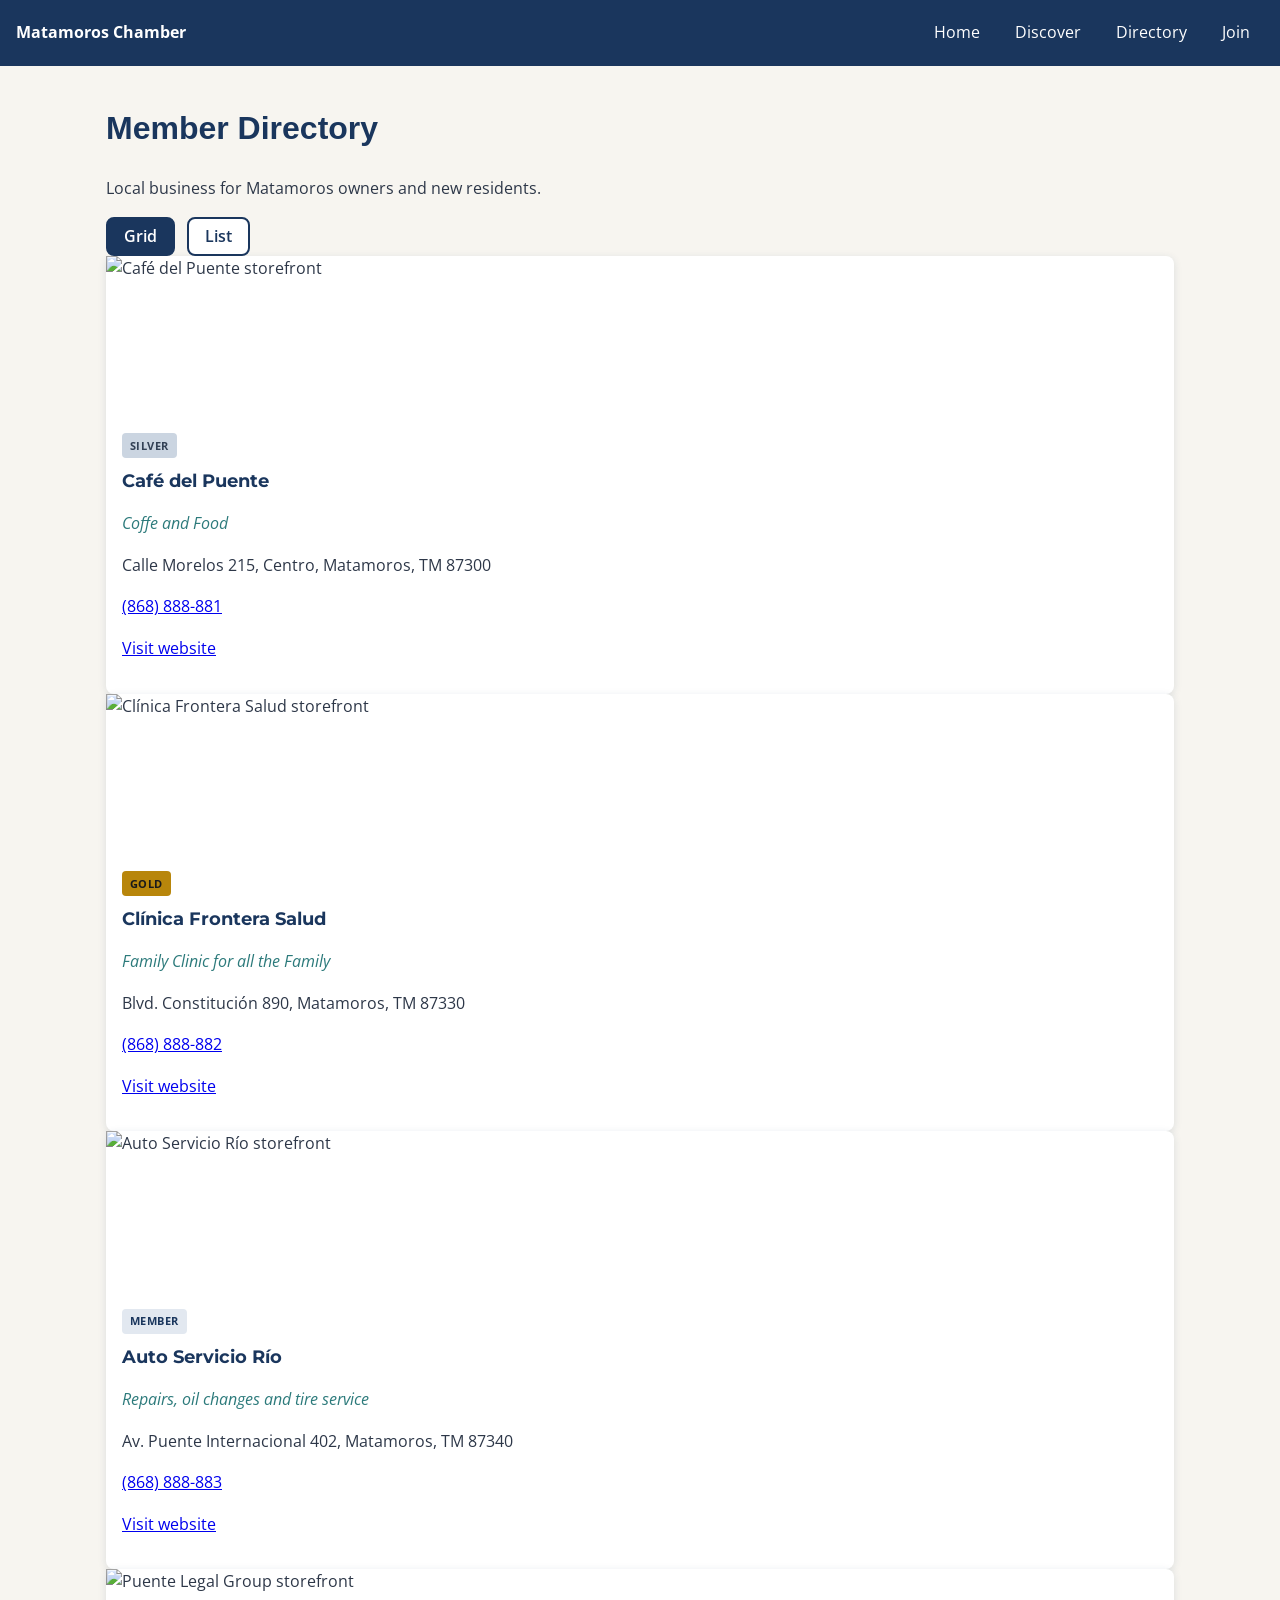
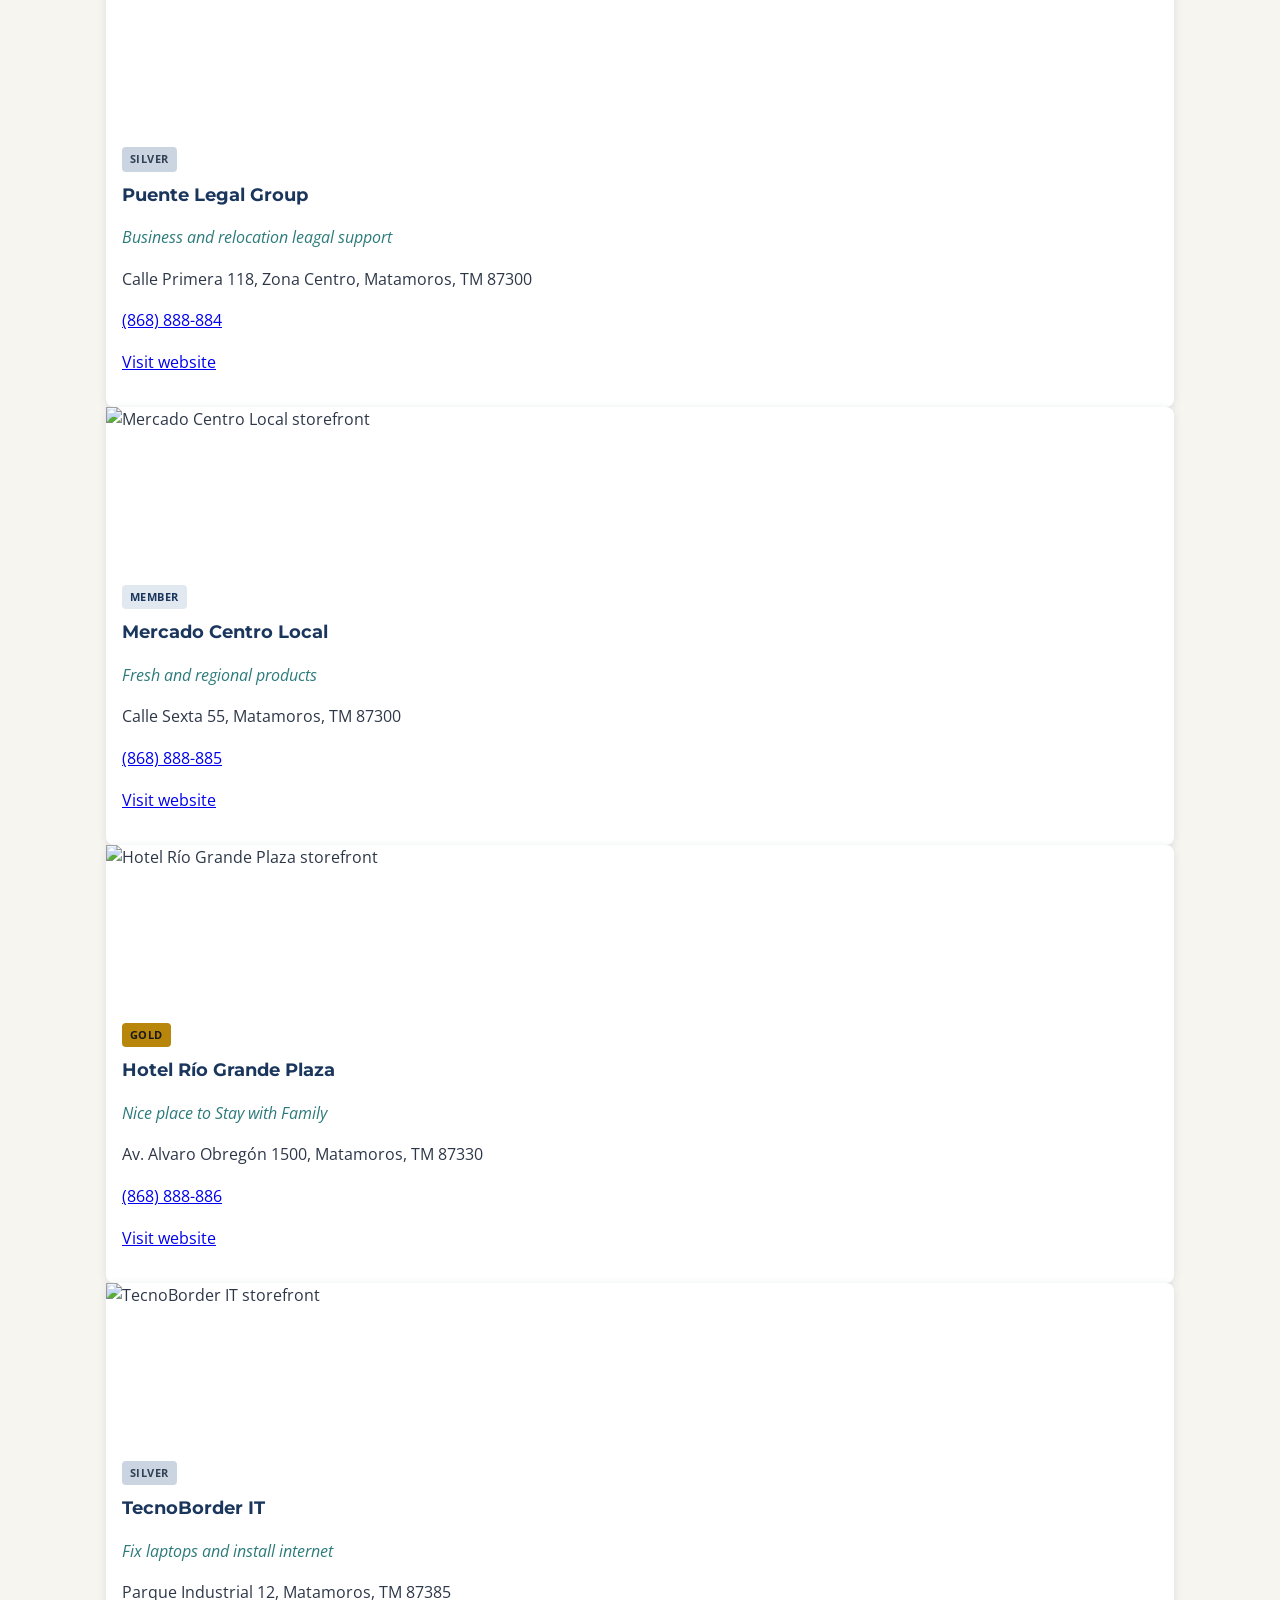
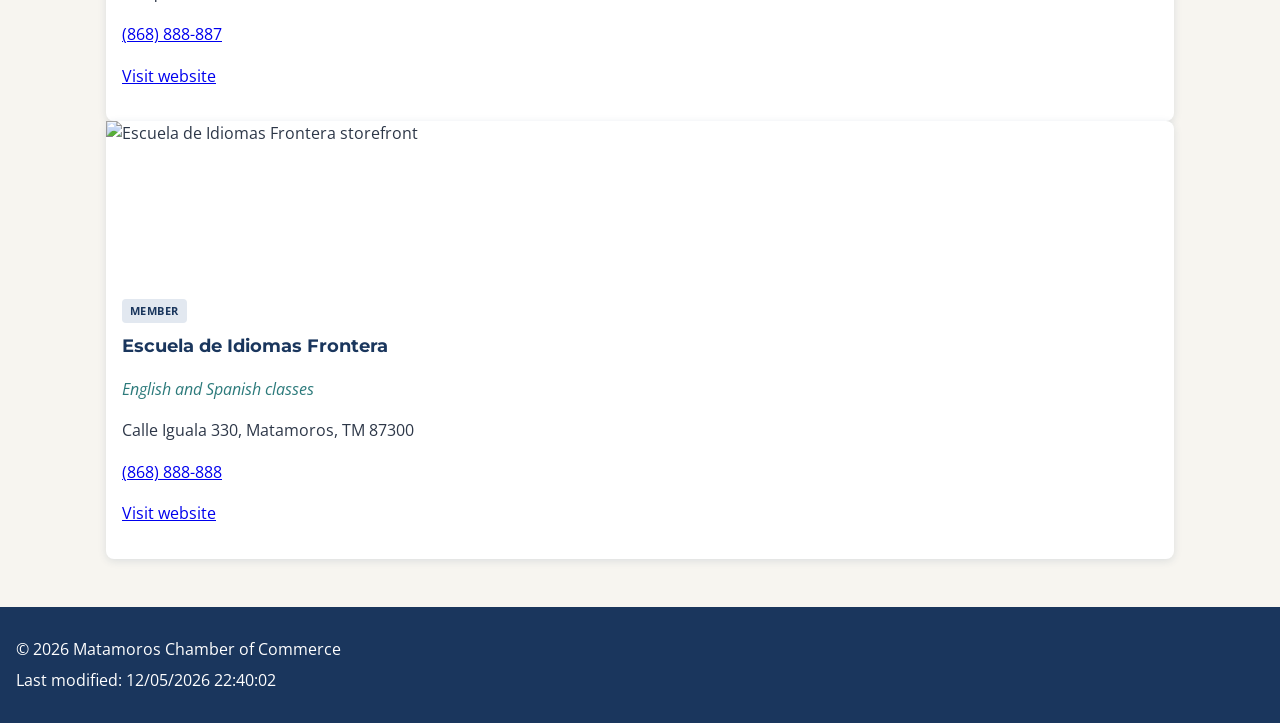
==== chamber/directory.html @ f1e1d54c "ALL BASIC" ====
<!DOCTYPE html>
<html lang="en">

<head>
    <meta charset="UTF-8">
    <meta name="viewport" content="width=device-width, initial-scale=1.0">
    <title>Directory | Matamoros Chamber</title>
    <meta name="description" content="Member business for Matamoros Chamber of Commerce">
    <meta property="og:title" content="Matamoros Chamber Directory">
    <meta property="og:description" content="Browse local chamber member business in Matamoros">
    <meta property="og:image" content="https://raagnaa.github.io/wdd231/chamber/images/og-directory.svg">
    <meta property="og:url" content="https://raagnaa.github.io/wdd231/chamber/directory.html">

    <link rel="stylesheet" href="styles/normalsize.css">
    <link rel="stylesheet" href="styles/small.css">
    <link rel="stylesheet" href="styles/larger.css">
    <link href="https://fonts.googleapis.com/css2?family=Montserrat:wght@600;700&family=Open+Sans&display=swap" rel="stylesheet">

    <script src="scripts/directory.js" defer></script>

</head>

<body>
    <header>
        <div class="header-inner">
            <a class="logo" href="index.html">Matamoros Chamber</a>

            <button class="menu-toggle" type="button" aria-expanded="false" aria-controls="main-nav">Menu</button>

            <nav id="main-nav">
                <ul>
                    <li><a href="index.html">Home</a></li>
                    <li><a href="discover.html">Discover</a></li>
                    <li><a href="directory.html" aria-current="page">Directory</a></li>
                    <li><a href="join.html">Join</a></li>
                </ul>
            </nav>
        </div>
    </header>
    <main>
        <h1>Member Directory</h1>
        <p>Local business for Matamoros owners and new residents.</p>

        <button type="button" id="grid-btn" class="active">Grid</button>
        <button type="button" id="list-btn">List</button>

        <section id="directory" class="grid" aria-label="Chamber member listings">
        </section>
    </main>

    <footer>
        <p>&copy; <span id="year"></span> Matamoros Chamber of Commerce</p>
        <p>Last modified: <span id="last-modified"></span></p>
    </footer>

</body>

</html>
---- chamber/styles/normalsize.css ----
/*! normalize.css v8.0.1 | MIT License | github.com/necolas/normalize.css */

/* Document
   ========================================================================== */

/**
 * 1. Correct the line height in all browsers.
 * 2. Prevent adjustments of font size after orientation changes in iOS.
 */

html {
    line-height: 1.15;
    /* 1 */
    -webkit-text-size-adjust: 100%;
    /* 2 */
}

/* Sections
   ========================================================================== */

/**
 * Remove the margin in all browsers.
 */

body {
    margin: 0;
}

/**
 * Render the `main` element consistently in IE.
 */

main {
    display: block;
    max-width: 1100px;
    margin: 0 auto;
    padding: 1rem;
}

/**
 * Correct the font size and margin on `h1` elements within `section` and
 * `article` contexts in Chrome, Firefox, and Safari.
 */

h1 {
    font-family: "Monserrat", sans-serif;
    font-size: 2em;
    margin: 0.67em 0;
    color: var(--primary);
}

/* Grouping content
   ========================================================================== */

/**
 * 1. Add the correct box sizing in Firefox.
 * 2. Show the overflow in Edge and IE.
 */

hr {
    box-sizing: content-box;
    /* 1 */
    height: 0;
    /* 1 */
    overflow: visible;
    /* 2 */
}

/**
 * 1. Correct the inheritance and scaling of font size in all browsers.
 * 2. Correct the odd `em` font sizing in all browsers.
 */

pre {
    font-family: monospace, monospace;
    /* 1 */
    font-size: 1em;
    /* 2 */
}

/* Text-level semantics
   ========================================================================== */

/**
 * Remove the gray background on active links in IE 10.
 */

a {
    background-color: transparent;
}

/**
 * 1. Remove the bottom border in Chrome 57-
 * 2. Add the correct text decoration in Chrome, Edge, IE, Opera, and Safari.
 */

abbr[title] {
    border-bottom: none;
    /* 1 */
    text-decoration: underline;
    /* 2 */
    text-decoration: underline dotted;
    /* 2 */
}

/**
 * Add the correct font weight in Chrome, Edge, and Safari.
 */

b,
strong {
    font-weight: bolder;
}

/**
 * 1. Correct the inheritance and scaling of font size in all browsers.
 * 2. Correct the odd `em` font sizing in all browsers.
 */

code,
kbd,
samp {
    font-family: monospace, monospace;
    /* 1 */
    font-size: 1em;
    /* 2 */
}

/**
 * Add the correct font size in all browsers.
 */

small {
    font-size: 80%;
}

/**
 * Prevent `sub` and `sup` elements from affecting the line height in
 * all browsers.
 */

sub,
sup {
    font-size: 75%;
    line-height: 0;
    position: relative;
    vertical-align: baseline;
}

sub {
    bottom: -0.25em;
}

sup {
    top: -0.5em;
}

/* Embedded content
   ========================================================================== */

/**
 * Remove the border on images inside links in IE 10.
 */

img {
    border-style: none;
}

/* Forms
   ========================================================================== */

/**
 * 1. Change the font styles in all browsers.
 * 2. Remove the margin in Firefox and Safari.
 */

button,
input,
optgroup,
select,
textarea {
    font-family: inherit;
    /* 1 */
    font-size: 100%;
    /* 1 */
    line-height: 1.15;
    /* 1 */
    margin: 0;
    /* 2 */
}

/**
 * Show the overflow in IE.
 * 1. Show the overflow in Edge.
 */

button,
input {
    /* 1 */
    overflow: visible;
}

/**
 * Remove the inheritance of text transform in Edge, Firefox, and IE.
 * 1. Remove the inheritance of text transform in Firefox.
 */

button,
select {
    /* 1 */
    text-transform: none;
}

/**
 * Correct the inability to style clickable types in iOS and Safari.
 */

button,
[type="button"],
[type="reset"],
[type="submit"] {
    -webkit-appearance: button;
}

/**
 * Remove the inner border and padding in Firefox.
 */

button::-moz-focus-inner,
[type="button"]::-moz-focus-inner,
[type="reset"]::-moz-focus-inner,
[type="submit"]::-moz-focus-inner {
    border-style: none;
    padding: 0;
}

/**
 * Restore the focus styles unset by the previous rule.
 */

button:-moz-focusring,
[type="button"]:-moz-focusring,
[type="reset"]:-moz-focusring,
[type="submit"]:-moz-focusring {
    outline: 1px dotted ButtonText;
}

/**
 * Correct the padding in Firefox.
 */

fieldset {
    padding: 0.35em 0.75em 0.625em;
}

/**
 * 1. Correct the text wrapping in Edge and IE.
 * 2. Correct the color inheritance from `fieldset` elements in IE.
 * 3. Remove the padding so developers are not caught out when they zero out
 *    `fieldset` elements in all browsers.
 */

legend {
    box-sizing: border-box;
    /* 1 */
    color: inherit;
    /* 2 */
    display: table;
    /* 1 */
    max-width: 100%;
    /* 1 */
    padding: 0;
    /* 3 */
    white-space: normal;
    /* 1 */
}

/**
 * Add the correct vertical alignment in Chrome, Firefox, and Opera.
 */

progress {
    vertical-align: baseline;
}

/**
 * Remove the default vertical scrollbar in IE 10+.
 */

textarea {
    overflow: auto;
}

/**
 * 1. Add the correct box sizing in IE 10.
 * 2. Remove the padding in IE 10.
 */

[type="checkbox"],
[type="radio"] {
    box-sizing: border-box;
    /* 1 */
    padding: 0;
    /* 2 */
}

/**
 * Correct the cursor style of increment and decrement buttons in Chrome.
 */

[type="number"]::-webkit-inner-spin-button,
[type="number"]::-webkit-outer-spin-button {
    height: auto;
}

/**
 * 1. Correct the odd appearance in Chrome and Safari.
 * 2. Correct the outline style in Safari.
 */

[type="search"] {
    -webkit-appearance: textfield;
    /* 1 */
    outline-offset: -2px;
    /* 2 */
}

/**
 * Remove the inner padding in Chrome and Safari on macOS.
 */

[type="search"]::-webkit-search-decoration {
    -webkit-appearance: none;
}

/**
 * 1. Correct the inability to style clickable types in iOS and Safari.
 * 2. Change font properties to `inherit` in Safari.
 */

::-webkit-file-upload-button {
    -webkit-appearance: button;
    /* 1 */
    font: inherit;
    /* 2 */
}

/* Interactive
   ========================================================================== */

/*
 * Add the correct display in Edge, IE 10+, and Firefox.
 */

details {
    display: block;
}

/*
 * Add the correct display in all browsers.
 */

summary {
    display: list-item;
}

/* Misc
   ========================================================================== */

/**
 * Add the correct display in IE 10+.
 */

template {
    display: none;
}

/**
 * Add the correct display in IE 10.
 */

[hidden] {
    display: none;
}
---- chamber/styles/small.css ----
:root {
    --primary: #1a365d;
    --secondary: #b8860b;
    --accent: #2c7a7b;
    --background: #f7f5f0;
    --text: #2d3748;
    --white: #ffffff;
    --shadow: 0 2px 8px rgba(26, 54, 93, 0.12);
    --radius: 8px;
}

*,
*::before,
*::after {
    box-sizing: border-box;
}

header {
    background: var(--primary);
    color: var(--white);
    position: relative;
}

.header-inner {
    display: flex;
    justify-content: space-between;
    align-items: center;
    padding: .75rem 1rem;
}

.logo {
    color: var(--white);
    text-decoration: none;
    font-weight: 700;
}

.menu-toggle {
    background: transparent;
    border: 2px solid var(--secondary);
    color: var(--white);
    padding: .4rem .7rem;
    border-radius: var(--radius);
    cursor: pointer;
}

#main-nav {
    display: none;
    position: absolute;
    top: 100%;
    left: 0;
    right: 0;
    background: var(--primary);

}

#main-nav.open {
    display: block;
}

#main-nav ul {
    list-style: none;
    margin: 0;
    padding: 0;
}

#main-nav a {
    display: block;
    padding: .75rem 1rem;
    color: var(--white);
    text-decoration: none;
}

body {
    margin: 0;
    font-family: "Open Sans", sans-serif;
    color: var(--text);
    background: var(--background);
    line-height: 1.6;
}

.directory.grid {
    display: grid;
    grid-template-columns: 1fr;
    gap: 1rem;
}

.card {
    background: var(--white);
    border-radius: var(--radius);
    box-shadow: var(--shadow);
}

img {
    max-width: 100%;
    display: block;
}

.directory.grid .card img {
    width: 100%;
    height: 160px;
    object-fit: cover;
}

.directory.list .card img {
    width: 100px;
    flex-shrink: 0;
    object-fit: cover;
}

.directory.list {
    display: flex;
    flex-direction: column;
}

.directory.list .card {
    display: flex;
    border-bottom: 1px solid #ccc;
}

footer {
    background: var(--primary);
    color: var(--white);
    margin-top: 2rem;
    padding: 1.5rem 1rem;
}

footer p {
    margin: .35rem 0;
}

footer a {
    color: #fbd38d;
}

#grid-btn,
#list-btn {
    margin-right: .5rem;
    padding: .5rem 1rem;
    border: 2px solid var(--primary);
    background: var(--white);
    color: var(--primary);
    font-weight: 600;
    border-radius: var(--radius);
    cursor: pointer;
}

#grid-btn.active,
#list-btn.active {
    background: var(--primary);
    color: var(--white);
}

.card-body {
    padding: 1rem;
}

.badge {
    display: inline-block;
    font-size: 0.7rem;
    font-weight: 700;
    text-transform: uppercase;
    letter-spacing: 0.04em;
    padding: 0.2rem 0.5rem;
    border-radius: 4px;
    margin-bottom: 0.5rem;
}

.badge.member {
    background: #e2e8f0;
    color: var(--primary);
}

.badge.silver {
    background: #cbd5e1;
    color: #334155;
}

.badge.gold {
    background: var(--secondary);
    color: #1a1a1a;
}

.card-body .tagline {
    font-style: italic;
    color: var(--accent);
}

.card-body h2 {
    margin: 0 0 0.35rem;
    font-size: 1.15rem;
    font-family: "Montserrat", sans-serif;
    color: var(--primary);
}
---- chamber/styles/larger.css ----
@media screen and (min-width: 37.5rem) {
    .menu-toggle {
        display: none;
    }

    #main-nav {
        display: block;
        position: static;
    }

    #main-nav ul {
        display: flex;
        gap: .5rem;
    }

    #main-nav a {
        padding: .5rem .85rem;
        border-radius: var(--radius);
    }

    .directory.grid {
        grid-template-columns: repeat(2, 1fr);
    }

    .directory.list .card img {
        width: 140px;
    }
}

@media screen and (min-width: 56rem){
    .directory.grid{
        grid-template-columns: repeat(3, 1fr);
    }
}
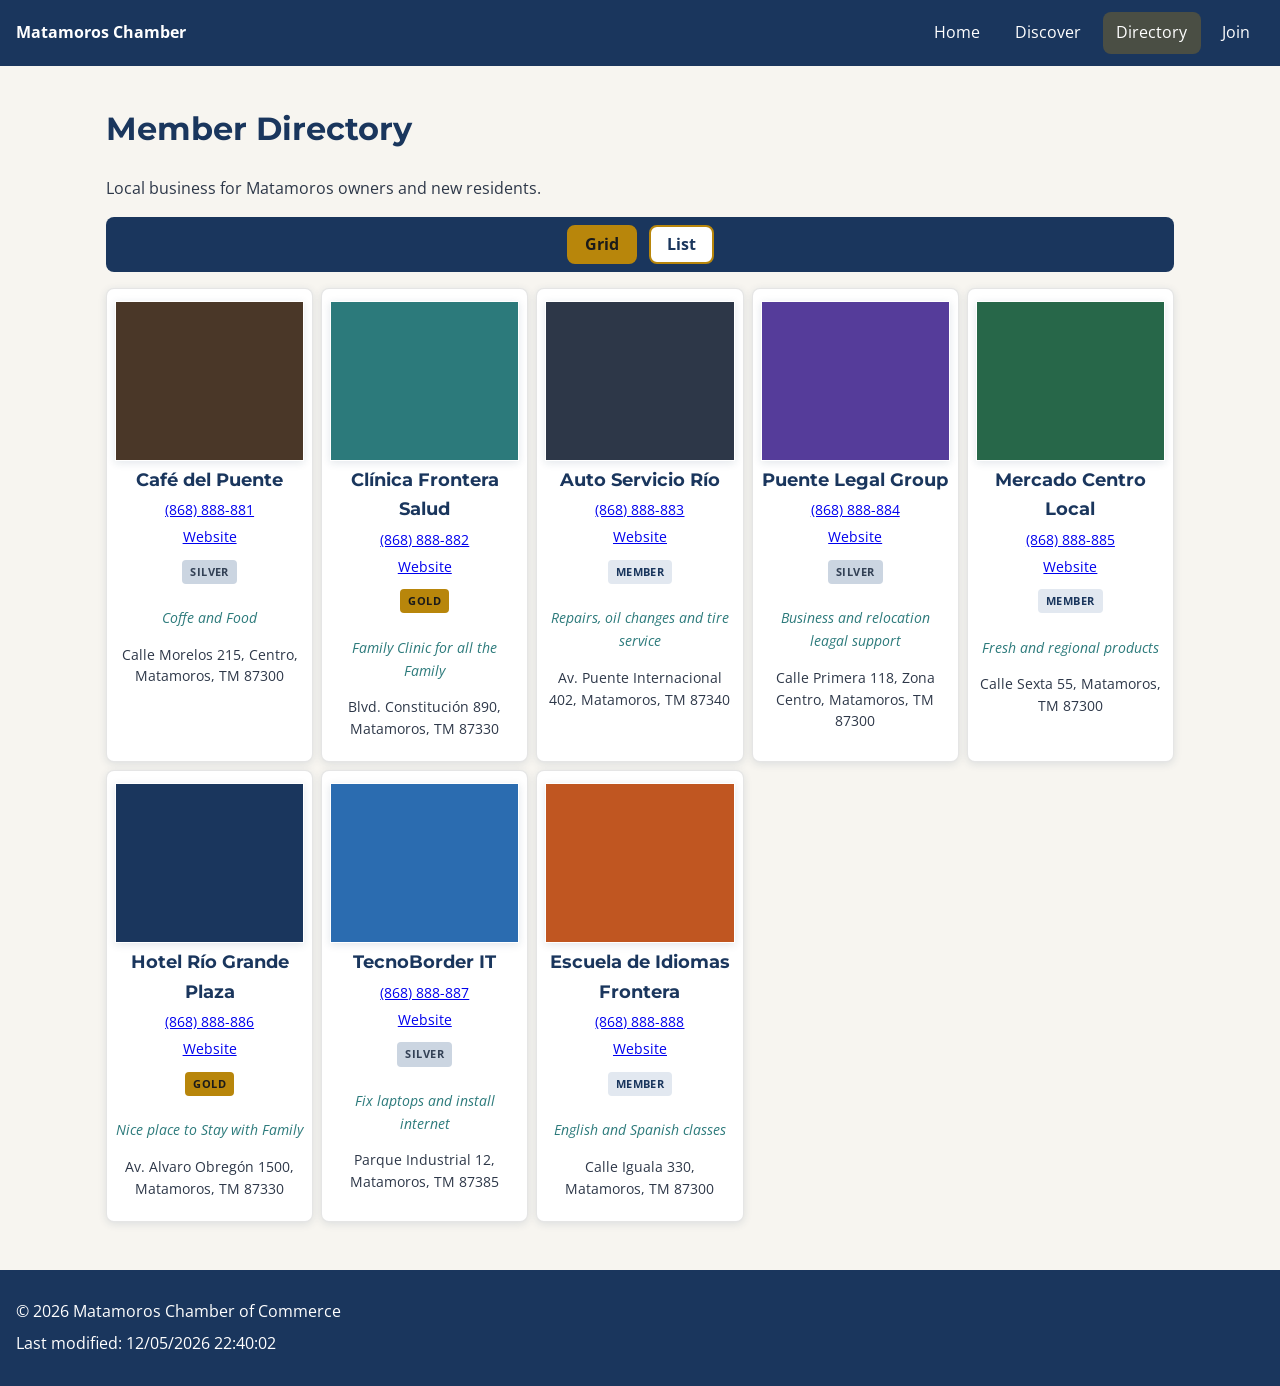
==== commit 3168d855: "FIX the rubric" ====
--- a/chamber/directory.html
+++ b/chamber/directory.html
@@ -4,16 +4,20 @@
 <head>
     <meta charset="UTF-8">
     <meta name="viewport" content="width=device-width, initial-scale=1.0">
+    <link rel="icon" href="images/logo.svg" type="image/svg+xml">
     <title>Directory | Matamoros Chamber</title>
-    <meta name="description" content="Member business for Matamoros Chamber of Commerce">
+    <meta name="description" content="Matamoros Chamber of Commerce Member, committed to business success">
+    <meta name="author" content="Emmanuel Garcia">
     <meta property="og:title" content="Matamoros Chamber Directory">
-    <meta property="og:description" content="Browse local chamber member business in Matamoros">
+    <meta property="og:description" content="Browse local Chamber member businesses in Matamoros, Mexico today">
     <meta property="og:image" content="https://raagnaa.github.io/wdd231/chamber/images/og-directory.svg">
     <meta property="og:url" content="https://raagnaa.github.io/wdd231/chamber/directory.html">
 
-    <link rel="stylesheet" href="styles/normalsize.css">
+    <link rel="stylesheet" href="styles/normalize.css">
     <link rel="stylesheet" href="styles/small.css">
     <link rel="stylesheet" href="styles/larger.css">
+    <link rel="preconnect" href="https://fonts.googleapis.com">
+    <link rel="preconnect" href="https://fonts.gstatic.com" crossorigin>
     <link href="https://fonts.googleapis.com/css2?family=Montserrat:wght@600;700&family=Open+Sans&display=swap" rel="stylesheet">
 
     <script src="scripts/directory.js" defer></script>
@@ -41,8 +45,10 @@
         <h1>Member Directory</h1>
         <p>Local business for Matamoros owners and new residents.</p>
 
-        <button type="button" id="grid-btn" class="active">Grid</button>
-        <button type="button" id="list-btn">List</button>
+        <div class="view-buttons">
+            <button type="button" id="grid-btn" class="active">Grid</button>
+            <button type="button" id="list-btn">List</button>
+        </div>
 
         <section id="directory" class="grid" aria-label="Chamber member listings">
         </section>
--- a/chamber/styles/small.css
+++ b/chamber/styles/small.css
@@ -70,6 +70,21 @@
     text-decoration: none;
 }
 
+#main-nav a[aria-current="page"] {
+    background: rgba(184, 134, 11, 0.3);
+}
+
+main {
+    max-width: 1100px;
+    margin: 0 auto;
+    padding: 1rem;
+}
+
+h1 {
+    font-family: "Montserrat", sans-serif;
+    color: var(--primary);
+}
+
 body {
     margin: 0;
     font-family: "Open Sans", sans-serif;
@@ -78,43 +93,109 @@
     line-height: 1.6;
 }
 
-.directory.grid {
+.view-buttons {
+    margin: 1rem 0;
+    padding: 0.5rem;
+    background: var(--primary);
+    text-align: center;
+    border-radius: var(--radius);
+}
+
+.view-buttons button {
+    margin: 0 0.25rem;
+}
+
+#directory.grid {
     display: grid;
-    grid-template-columns: 1fr;
-    gap: 1rem;
-}
-
-.card {
+    grid-template-columns: repeat(auto-fit, minmax(200px, 1fr));
+    gap: 0.5rem;
+    align-items: stretch;
+}
+
+#directory.grid .card {
     background: var(--white);
+    border: 1px solid rgb(0 0 0 / 10%);
     border-radius: var(--radius);
     box-shadow: var(--shadow);
-}
-
-img {
-    max-width: 100%;
-    display: block;
-}
-
-.directory.grid .card img {
+    padding: 0.5rem;
+    text-align: center;
+}
+
+#directory.grid .card > * {
+    margin: 0.25rem auto;
+}
+
+#directory.grid .card img {
     width: 100%;
+    max-width: 280px;
     height: 160px;
     object-fit: cover;
-}
-
-.directory.list .card img {
-    width: 100px;
-    flex-shrink: 0;
-    object-fit: cover;
-}
-
-.directory.list {
+    border: 1px solid var(--white);
+    box-shadow: var(--shadow);
+}
+
+#directory.grid .card h2 {
+    font-size: 1.15rem;
+}
+
+#directory.grid .card-phone,
+#directory.grid .card-web {
+    font-size: 0.9rem;
+}
+
+#directory.grid .card-details {
+    display: block;
+}
+
+#directory.list {
     display: flex;
     flex-direction: column;
 }
 
-.directory.list .card {
-    display: flex;
-    border-bottom: 1px solid #ccc;
+#directory.list .card {
+    display: grid;
+    grid-template-columns: 2fr 1fr 1fr;
+    align-items: center;
+    margin: 0;
+    padding: 0.35rem 0.75rem;
+    background: #e8e8e8;
+    border-bottom: 1px solid #bbb;
+    border-radius: 0;
+    box-shadow: none;
+}
+
+#directory.list .card > * {
+    margin: 0 0.5rem;
+}
+
+#directory.list .card img {
+    display: none;
+}
+
+#directory.list .card h2 {
+    font-size: 1rem;
+    margin: 0;
+    text-align: left;
+}
+
+#directory.list .card-phone,
+#directory.list .card-web {
+    margin: 0;
+    font-size: 0.85rem;
+}
+
+#directory.list .card-details {
+    display: none;
+}
+
+#directory.list .card:nth-child(even) {
+    background: #d4d4d4;
+}
+
+img {
+    border-style: none;
+    max-width: 100%;
+    display: block;
 }
 
 footer {
@@ -132,26 +213,28 @@
     color: #fbd38d;
 }
 
-#grid-btn,
-#list-btn {
-    margin-right: .5rem;
-    padding: .5rem 1rem;
-    border: 2px solid var(--primary);
+.view-buttons button {
+    padding: 0.5rem 1rem;
+    border: 2px solid var(--secondary);
     background: var(--white);
     color: var(--primary);
-    font-weight: 600;
+    font-weight: 700;
     border-radius: var(--radius);
     cursor: pointer;
 }
 
-#grid-btn.active,
-#list-btn.active {
-    background: var(--primary);
-    color: var(--white);
-}
-
-.card-body {
-    padding: 1rem;
+.view-buttons button.active {
+    background: var(--secondary);
+    color: #1a1a1a;
+}
+
+.card h2 {
+    font-family: "Montserrat", sans-serif;
+    color: var(--primary);
+}
+
+.card-details {
+    padding-top: 0.35rem;
 }
 
 .badge {
@@ -180,14 +263,12 @@
     color: #1a1a1a;
 }
 
-.card-body .tagline {
+.card-details .tagline {
     font-style: italic;
     color: var(--accent);
-}
-
-.card-body h2 {
-    margin: 0 0 0.35rem;
-    font-size: 1.15rem;
-    font-family: "Montserrat", sans-serif;
-    color: var(--primary);
+    font-size: 0.9rem;
+}
+
+.card-details .address {
+    font-size: 0.85rem;
 }
--- a/chamber/styles/larger.css
+++ b/chamber/styles/larger.css
@@ -18,17 +18,4 @@
         border-radius: var(--radius);
     }
 
-    .directory.grid {
-        grid-template-columns: repeat(2, 1fr);
-    }
-
-    .directory.list .card img {
-        width: 140px;
-    }
-}
-
-@media screen and (min-width: 56rem){
-    .directory.grid{
-        grid-template-columns: repeat(3, 1fr);
-    }
 }
